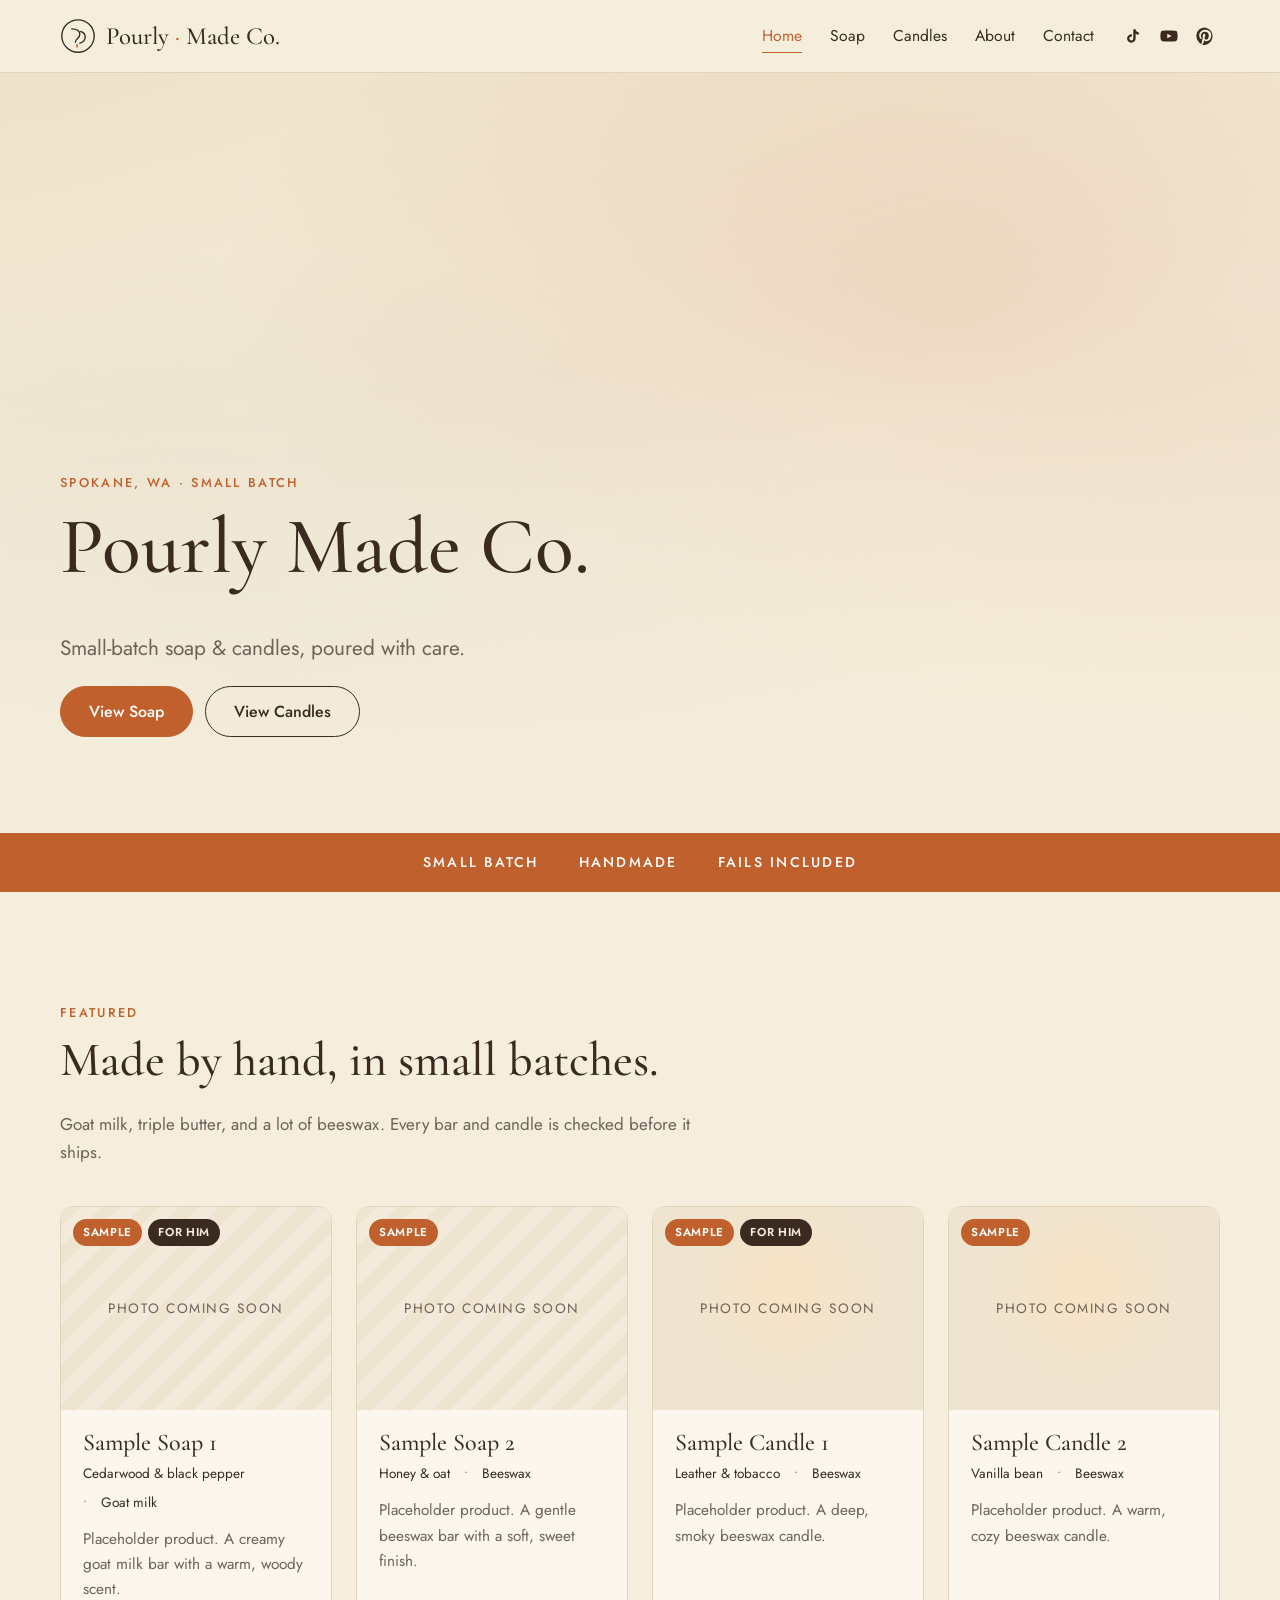
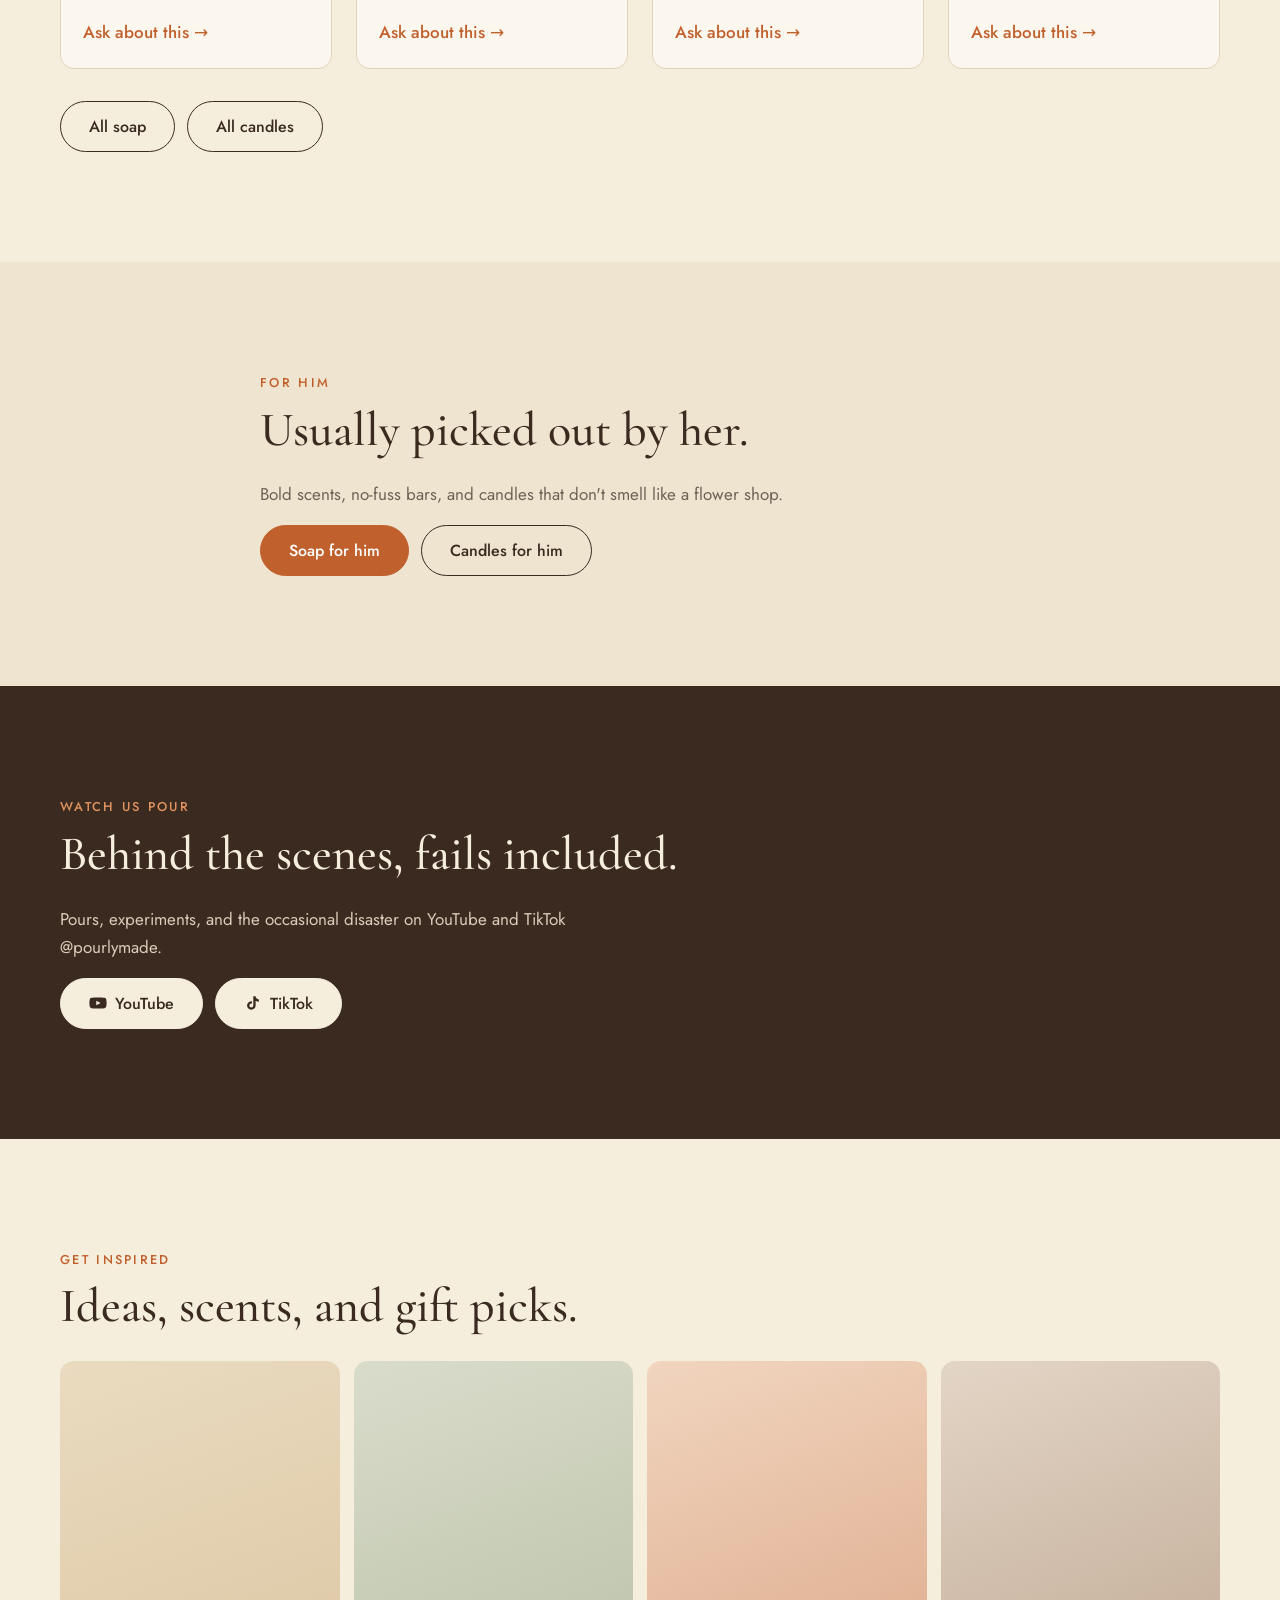
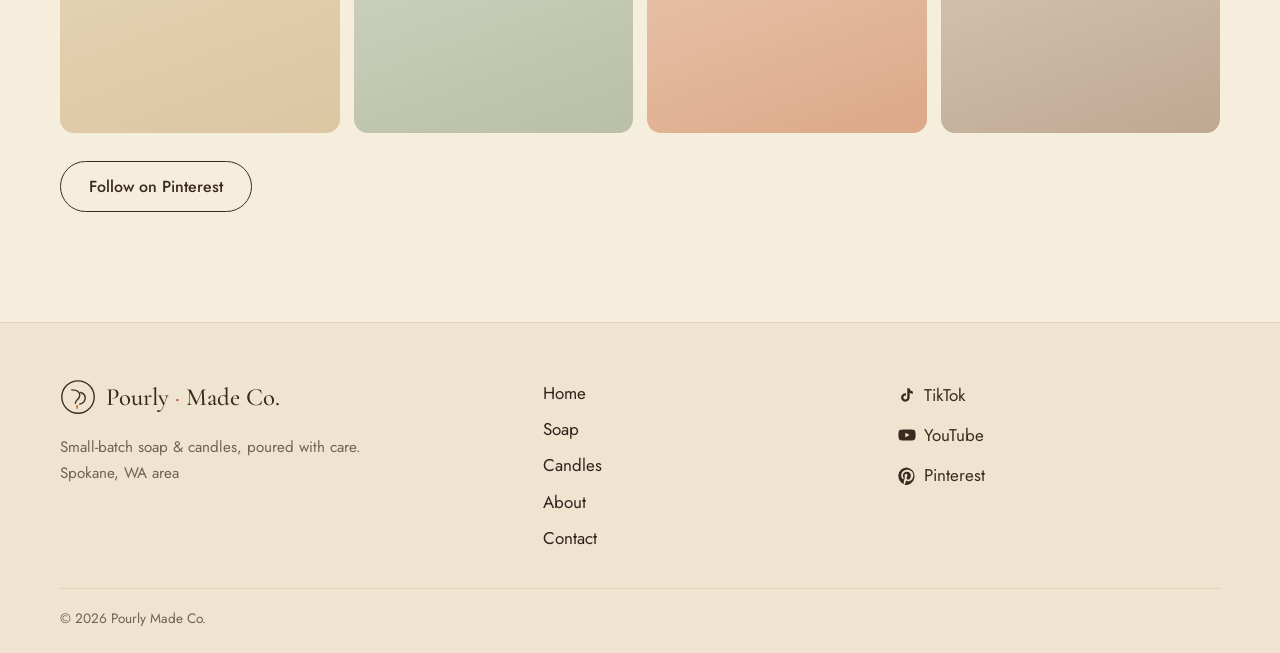
==== index.html @ 8b15afe2 "Initial commit" ====
<!doctype html>
<html lang="en" data-root="">
<head>
<meta charset="utf-8">
<meta name="viewport" content="width=device-width, initial-scale=1">
<title>Pourly Made Co. | Small-batch soap & candles</title>
<meta name="description" content="Small-batch melt-and-pour soap and hand-poured beeswax candles, made by hand in the Spokane, WA area.">
<meta property="og:title" content="Pourly Made Co. | Small-batch soap & candles">
<meta property="og:description" content="Small-batch melt-and-pour soap and hand-poured beeswax candles, made by hand in the Spokane, WA area.">
<meta property="og:type" content="website">
<link rel="icon" href="assets/img/favicon.svg" type="image/svg+xml">
<link rel="preconnect" href="https://fonts.googleapis.com">
<link rel="preconnect" href="https://fonts.gstatic.com" crossorigin>
<link href="https://fonts.googleapis.com/css2?family=Cormorant+Garamond:ital,wght@0,400;0,500;0,600;1,500&family=Jost:wght@400;500;600&display=swap" rel="stylesheet">
<link rel="stylesheet" href="assets/css/style.css">
</head>
<body data-page="home">
<a class="skip" href="#main">Skip to content</a>
<header id="site-header"></header>
<main id="main">

<section class="hero">
  <div class="container">
    <p class="eyebrow">Spokane, WA &middot; Small batch</p>
    <h1>Pourly Made Co.</h1>
    <p class="lead">Small-batch soap &amp; candles, poured with care.</p>
    <div class="btn-row"><a class="btn" href="soap/">View Soap</a><a class="btn btn-ghost" href="candles/">View Candles</a></div>
  </div>
</section>
<div class="strip"><ul><li>Small batch</li><li>Handmade</li><li>Fails included</li></ul></div>

<section class="section">
  <div class="container">
    <div class="section-head">
      <p class="eyebrow">Featured</p>
      <h2>Made by hand, in small batches.</h2>
      <p class="muted">Goat milk, triple butter, and a lot of beeswax. Every bar and candle is checked before it ships.</p>
    </div>
    <div class="grid featured" data-products="featured"></div>
    <div class="btn-row" style="margin-top:32px"><a class="btn btn-ghost" href="soap/">All soap</a><a class="btn btn-ghost" href="candles/">All candles</a></div>
  </div>
</section>

<section class="section for-him">
  <div class="container inner">
    <p class="eyebrow">For him</p>
    <h2>Usually picked out by her.</h2>
    <p class="muted">Bold scents, no-fuss bars, and candles that don't smell like a flower shop.</p>
    <div class="btn-row"><a class="btn" href="soap/?for=him">Soap for him</a><a class="btn btn-ghost" href="candles/?for=him">Candles for him</a></div>
  </div>
</section>

<section class="section dark">
  <div class="container">
    <p class="eyebrow">Watch us pour</p>
    <h2>Behind the scenes, fails included.</h2>
    <p style="max-width:560px">Pours, experiments, and the occasional disaster on YouTube and TikTok @pourlymade.</p>
    <div class="btn-row social-btns">
  <a class="btn btn-light" data-social="youtube" href="#"><svg viewBox="0 0 24 24"><path d="M23 7.2a3 3 0 0 0-2.1-2.1C19 4.6 12 4.6 12 4.6s-7 0-8.9.5A3 3 0 0 0 1 7.2 31 31 0 0 0 .5 12a31 31 0 0 0 .5 4.8 3 3 0 0 0 2.1 2.1c1.9.5 8.9.5 8.9.5s7 0 8.9-.5a3 3 0 0 0 2.1-2.1 31 31 0 0 0 .5-4.8 31 31 0 0 0-.5-4.8zM9.7 15.1V8.9l5.8 3.1-5.8 3.1z"/></svg>YouTube</a>
  <a class="btn btn-light" data-social="tiktok" href="#"><svg viewBox="0 0 24 24"><path d="M16.6 5.8A4.3 4.3 0 0 1 15.5 3h-3.1v12.4a2.6 2.6 0 1 1-2.6-2.6c.3 0 .5 0 .8.1V9.7a5.7 5.7 0 1 0 4.9 5.7V9a7.4 7.4 0 0 0 4.3 1.4V7.3a4.3 4.3 0 0 1-3.2-1.5z"/></svg>TikTok</a>
  
</div>
  </div>
</section>

<section class="section" data-requires-social="pinterest">
  <div class="container">
    <p class="eyebrow">Get inspired</p>
    <h2>Ideas, scents, and gift picks.</h2>
    <div class="tiles"><div></div><div></div><div></div><div></div></div>
    <a class="btn btn-ghost" data-social="pinterest" href="#">Follow on Pinterest</a>
  </div>
</section>
</main>
<footer id="site-footer"></footer>
<script src="assets/js/config.js"></script>
<script src="assets/js/products.js"></script>
<script src="assets/js/site.js"></script>
</body>
</html>
---- assets/css/style.css ----
:root {
  --cream: #f6eedd;
  --linen: #efe4cf;
  --paper: #fbf7ef;
  --ink: #2f241d;
  --espresso: #3a2a20;
  --muted: #6f6258;
  --accent: #c0612d;
  --accent-dark: #a24f22;
  --sage: #7d8a6a;
  --line: #e2d4bb;
  --radius: 14px;
  --serif: "Cormorant Garamond", Georgia, "Times New Roman", serif;
  --sans: "Jost", "Segoe UI", system-ui, -apple-system, sans-serif;
}
*, *::before, *::after { box-sizing: border-box; }
html { scroll-behavior: smooth; }
body { margin: 0; background: var(--cream); color: var(--ink); font: 400 17px/1.65 var(--sans); -webkit-font-smoothing: antialiased; }
img { max-width: 100%; display: block; }
a { color: inherit; }
h1, h2, h3 { font-family: var(--serif); font-weight: 500; line-height: 1.1; margin: 0 0 .5em; color: var(--espresso); }
h1 { font-size: clamp(2.6rem, 7vw, 5rem); }
h2 { font-size: clamp(2rem, 4.5vw, 3rem); }
h3 { font-size: 1.5rem; }
p { margin: 0 0 1em; }
.container { width: min(1160px, 100% - 32px); margin-inline: auto; }
.muted { color: var(--muted); }
.eyebrow { font-size: .8rem; letter-spacing: .18em; text-transform: uppercase; color: var(--accent); font-weight: 500; margin-bottom: .8em; }
.section { padding: clamp(56px, 9vw, 110px) 0; }
.section-head { max-width: 640px; margin-bottom: 40px; }
.skip { position: absolute; left: -999px; }
.skip:focus { left: 16px; top: 16px; background: #fff; padding: 8px 12px; z-index: 99; }

/* buttons */
.btn { display: inline-block; padding: 13px 28px; border-radius: 999px; font: 500 1rem var(--sans); text-decoration: none; border: 1.5px solid var(--accent); background: var(--accent); color: #fff; cursor: pointer; transition: background .2s, color .2s, transform .2s; }
.btn:hover { background: var(--accent-dark); border-color: var(--accent-dark); transform: translateY(-1px); }
.btn-ghost { background: transparent; color: var(--espresso); border-color: var(--espresso); }
.btn-ghost:hover { background: var(--espresso); color: var(--cream); border-color: var(--espresso); }
.btn-light { background: var(--cream); color: var(--espresso); border-color: var(--cream); }
.btn-light:hover { background: #fff; border-color: #fff; color: var(--espresso); }
.btn-row { display: flex; flex-wrap: wrap; gap: 12px; }

/* header */
#site-header { position: sticky; top: 0; z-index: 50; background: rgba(246, 238, 221, .94); backdrop-filter: blur(8px); border-bottom: 1px solid var(--line); }
.header-inner { display: flex; align-items: center; gap: 24px; height: 72px; }
.brand { display: inline-flex; align-items: center; gap: 10px; text-decoration: none; font: 500 1.55rem var(--serif); color: var(--espresso); white-space: nowrap; }
.brand em { color: var(--accent); font-style: normal; }
.logo-mark { width: 36px; height: 36px; color: var(--espresso); flex: none; }
.nav { display: flex; gap: 28px; margin-left: auto; }
.nav a { text-decoration: none; font-size: .98rem; color: var(--espresso); padding: 4px 0; border-bottom: 1.5px solid transparent; }
.nav a:hover, .nav a.active { color: var(--accent); border-color: var(--accent); }
.header-social { display: flex; gap: 6px; }
.icon-link { display: inline-flex; align-items: center; gap: 8px; text-decoration: none; color: var(--espresso); padding: 6px; border-radius: 8px; }
.icon-link svg { width: 18px; height: 18px; fill: currentColor; }
.icon-link:hover { color: var(--accent); }
.menu-btn { display: none; margin-left: auto; background: none; border: 0; width: 44px; height: 44px; cursor: pointer; padding: 10px; }
.menu-btn span { display: block; height: 2px; background: var(--espresso); margin: 5px 0; transition: transform .2s, opacity .2s; }

@media (max-width: 860px) {
  .header-social { display: none; }
  .menu-btn { display: block; }
  .nav { position: absolute; top: 72px; left: 0; right: 0; flex-direction: column; gap: 0; background: var(--cream); border-bottom: 1px solid var(--line); padding: 8px 16px 16px; display: none; }
  .nav a { padding: 12px 0; border-bottom: 1px solid var(--line); }
  .nav a.active { border-color: var(--line); }
  #site-header.open .nav { display: flex; }
  #site-header.open .menu-btn span:nth-child(1) { transform: translateY(7px) rotate(45deg); }
  #site-header.open .menu-btn span:nth-child(2) { opacity: 0; }
  #site-header.open .menu-btn span:nth-child(3) { transform: translateY(-7px) rotate(-45deg); }
}

/* hero */
.hero { position: relative; min-height: min(88vh, 760px); display: flex; align-items: flex-end; overflow: hidden;
  background:
    radial-gradient(ellipse at 75% 30%, rgba(192, 97, 45, .18), transparent 55%),
    radial-gradient(ellipse at 20% 80%, rgba(125, 138, 106, .18), transparent 50%),
    linear-gradient(160deg, #efe2c9 0%, #f6eedd 55%, #eadbc0 100%); }
.hero.has-img { background-size: cover; background-position: center; }
.hero::after { content: ""; position: absolute; inset: 0; background: linear-gradient(to top, rgba(246, 238, 221, .96) 8%, rgba(246, 238, 221, .2) 60%, transparent); }
.hero .container { position: relative; z-index: 1; padding-bottom: clamp(48px, 9vw, 96px); }
.hero p.lead { font-size: clamp(1.1rem, 2vw, 1.3rem); color: var(--muted); max-width: 520px; }
.hero-drops { position: absolute; right: 6%; top: 14%; width: min(38vw, 380px); opacity: .5; z-index: 0; }

.strip { background: var(--accent); color: #fff; padding: 18px 0; }
.strip ul { list-style: none; margin: 0; padding: 0; display: flex; justify-content: center; flex-wrap: wrap; gap: 12px 40px; letter-spacing: .16em; text-transform: uppercase; font-size: .88rem; font-weight: 500; }

/* page header */
.page-hero { padding: clamp(56px, 9vw, 100px) 0 clamp(24px, 4vw, 40px); }
.page-hero p { max-width: 620px; color: var(--muted); font-size: 1.12rem; }

/* filters + grid */
.filters { display: flex; gap: 10px; margin-bottom: 28px; flex-wrap: wrap; }
.filters button { font: 500 .95rem var(--sans); padding: 9px 20px; border-radius: 999px; border: 1.5px solid var(--line); background: var(--paper); color: var(--espresso); cursor: pointer; }
.filters button.active { background: var(--espresso); border-color: var(--espresso); color: var(--cream); }
.grid { display: grid; gap: 24px; grid-template-columns: 1fr; }
@media (min-width: 640px) { .grid { grid-template-columns: repeat(2, 1fr); } }
@media (min-width: 1000px) { .grid { grid-template-columns: repeat(3, 1fr); } }
.grid.featured { grid-template-columns: 1fr; }
@media (min-width: 640px) { .grid.featured { grid-template-columns: repeat(2, 1fr); } }
@media (min-width: 1000px) { .grid.featured { grid-template-columns: repeat(4, 1fr); } }

.card { background: var(--paper); border: 1px solid var(--line); border-radius: var(--radius); overflow: hidden; display: flex; flex-direction: column; transition: transform .25s, box-shadow .25s; }
.card:hover { transform: translateY(-3px); box-shadow: 0 14px 30px -18px rgba(58, 42, 32, .45); }
.card-media { position: relative; aspect-ratio: 4 / 3; background: var(--linen); }
.card-media img { width: 100%; height: 100%; object-fit: cover; }
.ph { width: 100%; height: 100%; display: grid; place-items: center; color: var(--muted); font-size: .85rem; letter-spacing: .12em; text-transform: uppercase; }
.ph-soap { background: repeating-linear-gradient(135deg, #efe4cf 0 14px, #f3eadb 14px 28px); }
.ph-candle { background: radial-gradient(circle at 50% 40%, #f8e3c4 0, #efe4cf 55%); }
.badges { position: absolute; top: 12px; left: 12px; display: flex; gap: 6px; }
.badge { font-size: .72rem; font-weight: 600; letter-spacing: .06em; text-transform: uppercase; padding: 4px 10px; border-radius: 999px; }
.badge-sample { background: var(--accent); color: #fff; }
.badge-him { background: var(--espresso); color: var(--cream); }
.card-body { padding: 20px 22px 22px; display: flex; flex-direction: column; flex: 1; }
.card-body h3 { margin-bottom: .25em; }
.card-body p { color: var(--muted); font-size: .96rem; }
.meta { display: flex; flex-wrap: wrap; gap: 6px 14px; font-size: .85rem !important; color: var(--espresso) !important; }
.meta span + span::before { content: "•"; margin-right: 14px; color: var(--accent); }
.ask { margin-top: auto; color: var(--accent); font-weight: 500; text-decoration: none; }
.ask:hover { text-decoration: underline; }
.empty { color: var(--muted); }

/* split / story */
.split { display: grid; gap: clamp(32px, 6vw, 72px); align-items: center; }
@media (min-width: 900px) { .split { grid-template-columns: 1fr 1fr; } }
.art { aspect-ratio: 4 / 5; border-radius: var(--radius); background: linear-gradient(160deg, #e7d6b8, #d9c19b); position: relative; overflow: hidden; }
.art::after { content: "Photo coming soon"; position: absolute; inset: auto 0 18px; text-align: center; font-size: .8rem; letter-spacing: .14em; text-transform: uppercase; color: rgba(58, 42, 32, .55); }
.art.wide { aspect-ratio: 16 / 7; }

.steps { list-style: none; padding: 0; margin: 0; display: grid; gap: 20px; counter-reset: step; }
@media (min-width: 760px) { .steps { grid-template-columns: repeat(4, 1fr); } }
.steps li { background: var(--paper); border: 1px solid var(--line); border-radius: var(--radius); padding: 24px; counter-increment: step; }
.steps li::before { content: "0" counter(step); display: block; font: 500 2.2rem var(--serif); color: var(--accent); margin-bottom: 6px; }
.steps h3 { font-size: 1.3rem; }
.steps p { color: var(--muted); font-size: .95rem; margin: 0; }

.values { display: grid; gap: 20px; }
@media (min-width: 760px) { .values { grid-template-columns: repeat(3, 1fr); } }
.value { padding: 28px; border-top: 2px solid var(--accent); background: var(--paper); border-radius: 0 0 var(--radius) var(--radius); }
.value h3 { margin: 0; }

.for-him { background: var(--linen); }
.for-him .inner { max-width: 760px; }

/* dark cta */
.dark { background: var(--espresso); color: var(--cream); }
.dark h2, .dark h3 { color: var(--cream); }
.dark p { color: #d9ccb8; }
.dark .eyebrow { color: #e0925f; }
.signoff { font: italic 500 1.6rem var(--serif); color: var(--cream) !important; margin-top: 18px; }
.social-btns .btn svg { width: 18px; height: 18px; fill: currentColor; vertical-align: -3px; margin-right: 8px; }

/* pinterest inspiration tiles */
.tiles { display: grid; gap: 14px; grid-template-columns: repeat(2, 1fr); margin: 28px 0; }
@media (min-width: 760px) { .tiles { grid-template-columns: repeat(4, 1fr); } }
.tiles div { aspect-ratio: 3 / 4; border-radius: var(--radius); background: linear-gradient(160deg, #eadbc0, #dcc6a2); }
.tiles div:nth-child(2) { background: linear-gradient(160deg, #d9dccb, #b9c0a6); }
.tiles div:nth-child(3) { background: linear-gradient(160deg, #f1d5bf, #dca888); }
.tiles div:nth-child(4) { background: linear-gradient(160deg, #e3d5c6, #bfa892); }

/* contact */
.contact-wrap { display: grid; gap: 40px; }
@media (min-width: 900px) { .contact-wrap { grid-template-columns: 1fr 1.3fr; } .contact-intro { position: sticky; top: 110px; align-self: start; } }
.form { background: var(--paper); border: 1px solid var(--line); border-radius: var(--radius); padding: clamp(22px, 4vw, 36px); display: grid; gap: 18px; }
.form label { display: grid; gap: 6px; font-weight: 500; font-size: .95rem; color: var(--espresso); }
.form input, .form textarea { font: 400 1rem var(--sans); padding: 13px 14px; border: 1.5px solid var(--line); border-radius: 10px; background: #fff; color: var(--ink); width: 100%; }
.form input:focus, .form textarea:focus { outline: none; border-color: var(--accent); box-shadow: 0 0 0 3px rgba(192, 97, 45, .15); }
.form textarea { min-height: 170px; resize: vertical; }
.hp { position: absolute; left: -9999px; }
.form-status { min-height: 1.4em; font-size: .95rem; margin: 0; }
.form-status.ok { color: #3d6b3a; }
.form-status.error { color: #a4321f; }
.btn:disabled { opacity: .6; cursor: default; transform: none; }

/* footer */
#site-footer { background: var(--linen); border-top: 1px solid var(--line); padding: 56px 0 24px; }
.footer-inner { display: grid; gap: 32px; }
@media (min-width: 800px) { .footer-inner { grid-template-columns: 1.4fr 1fr 1fr; } }
.footer-inner p { margin-top: 12px; font-size: .95rem; }
.footer-nav, .footer-social { display: flex; flex-direction: column; gap: 8px; }
.footer-nav a { text-decoration: none; }
.footer-nav a:hover { color: var(--accent); }
.icon-link.labeled { padding: 2px 0; }
.copyright { margin-top: 36px; padding-top: 18px; border-top: 1px solid var(--line); font-size: .85rem; color: var(--muted); }

.notfound { min-height: 60vh; display: grid; place-items: center; text-align: center; }
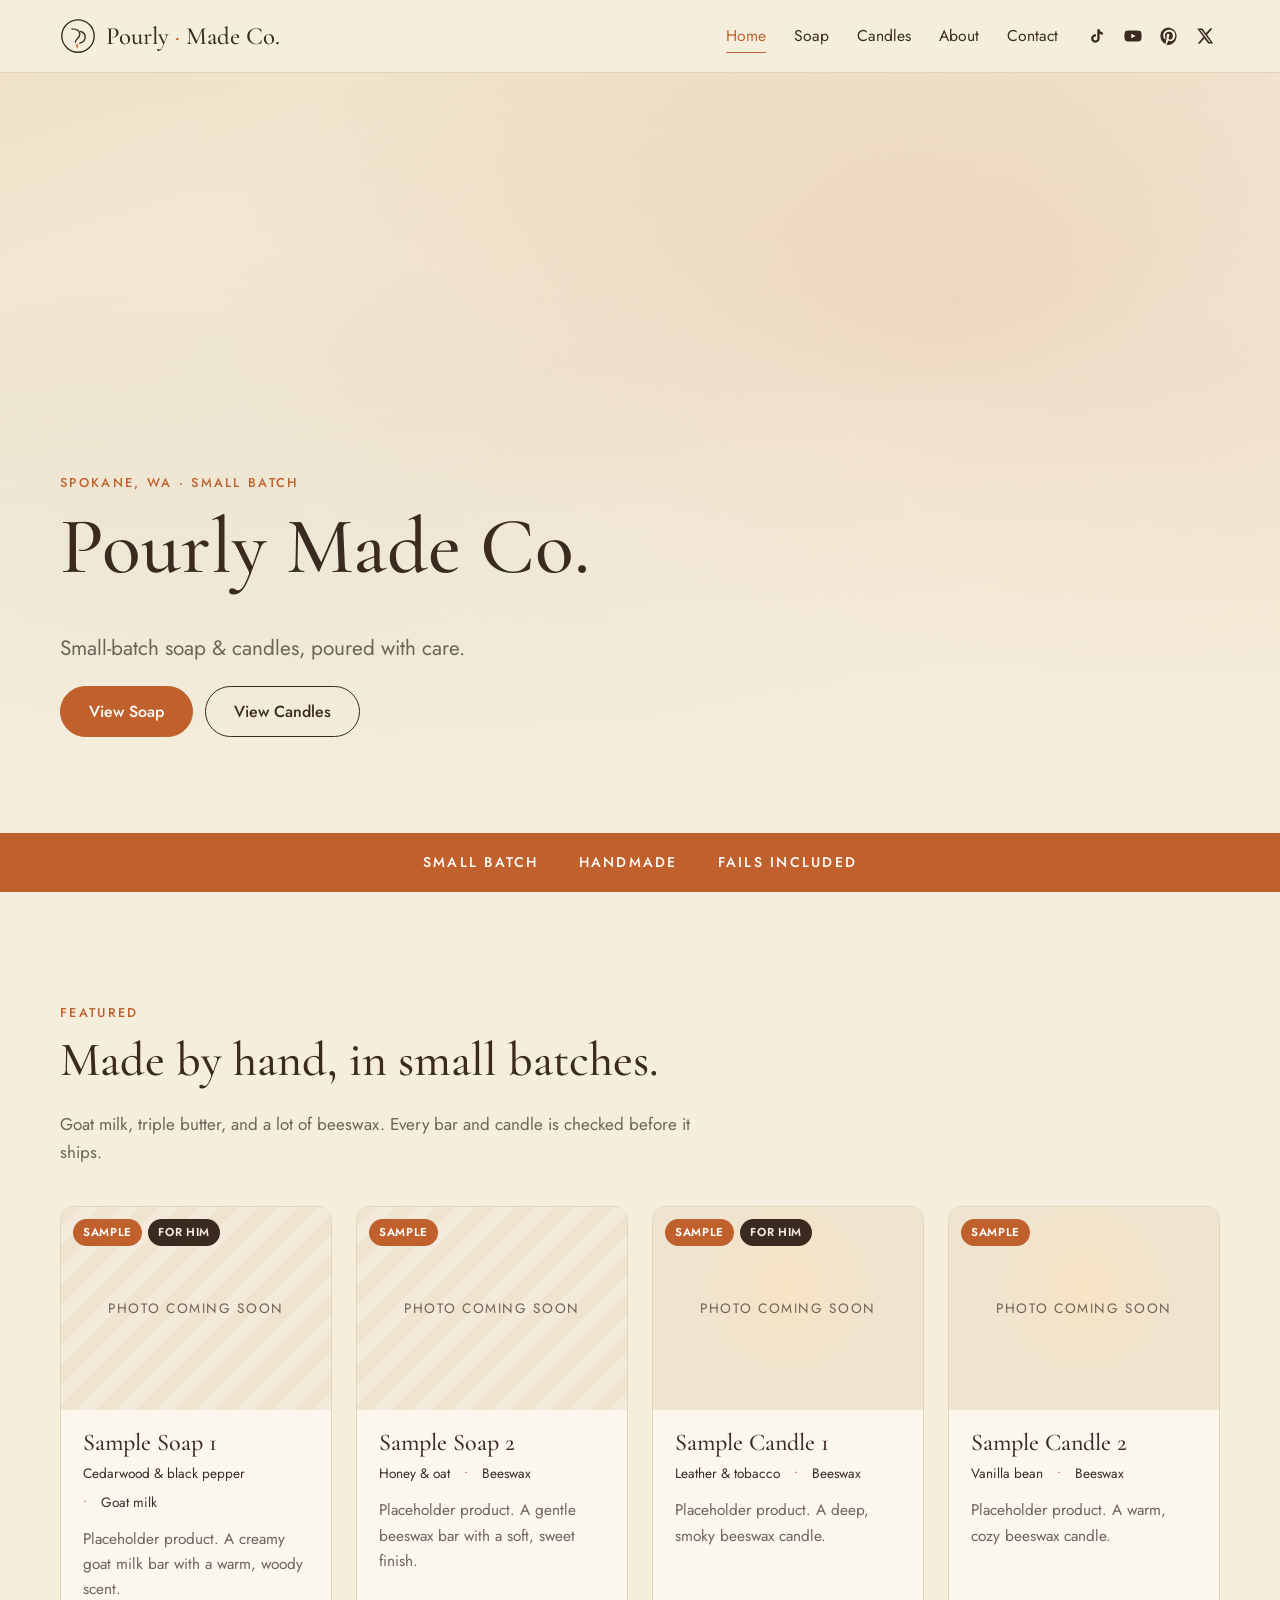
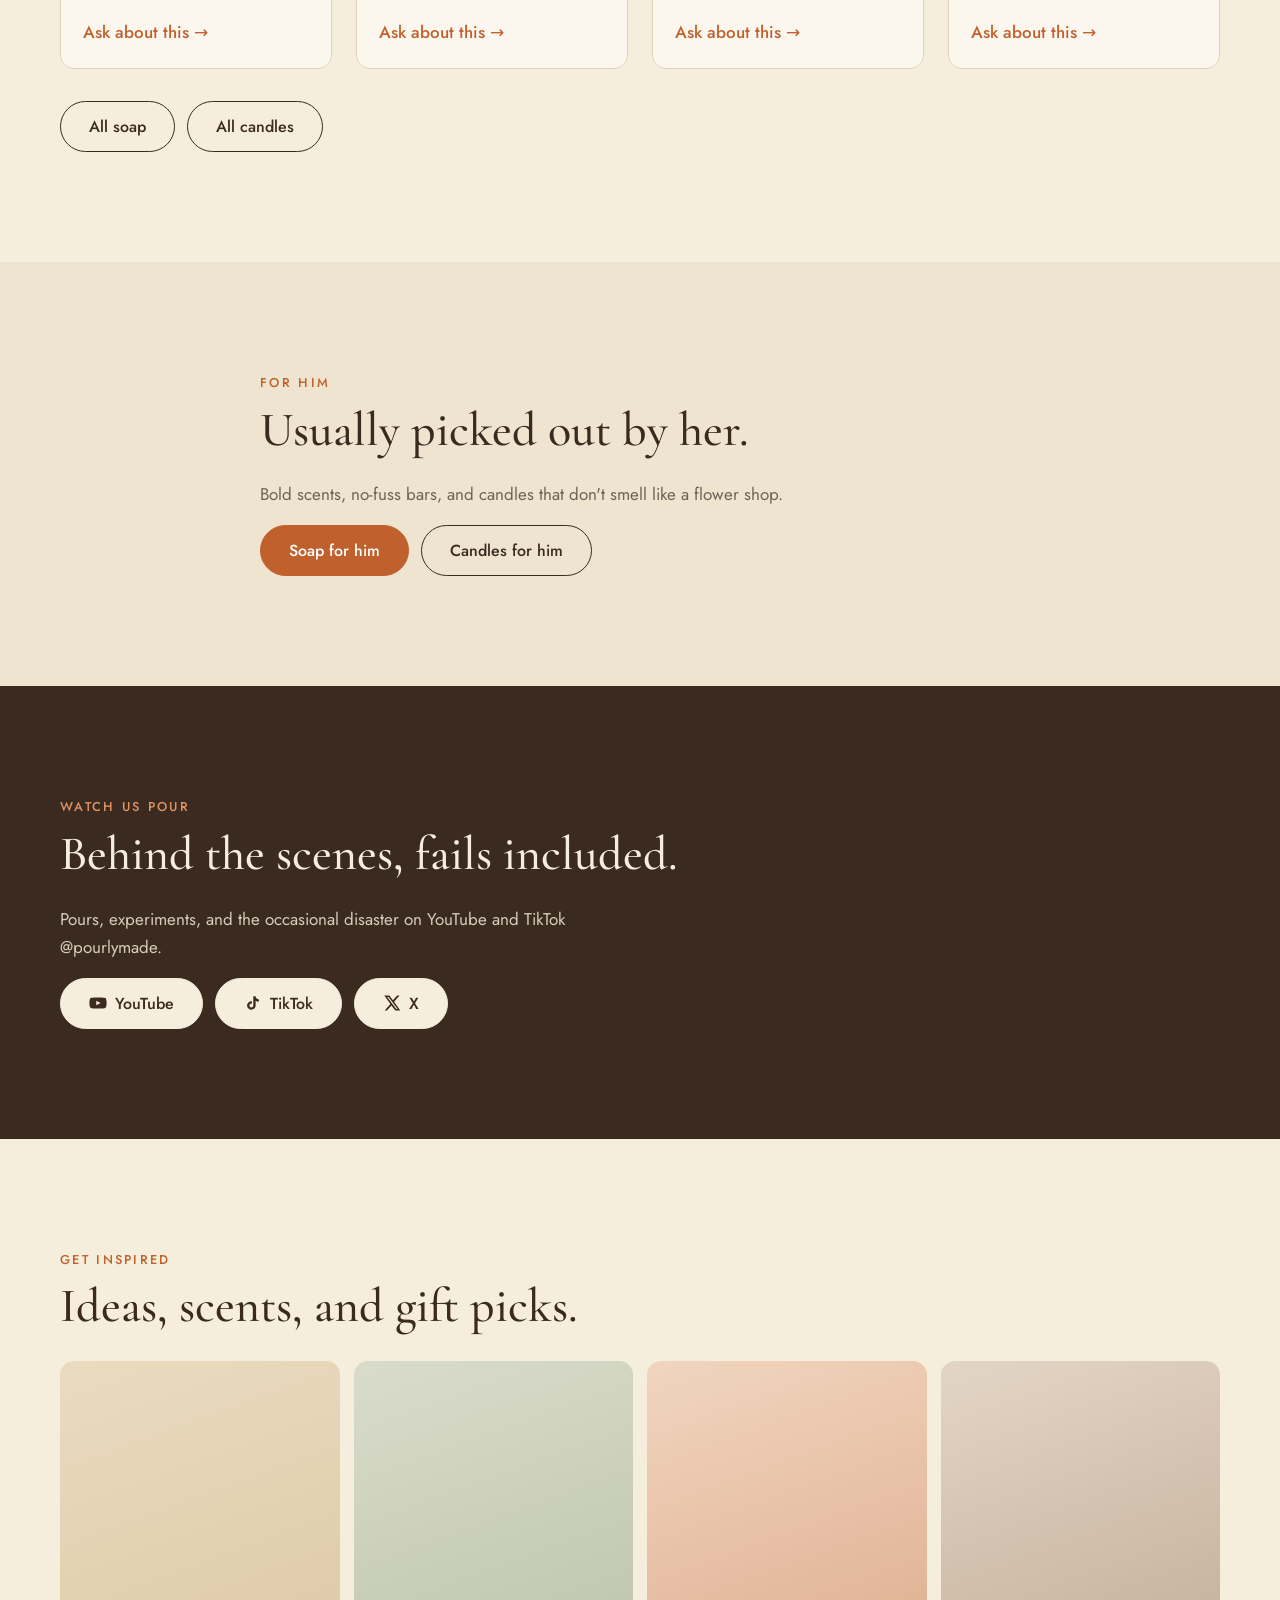
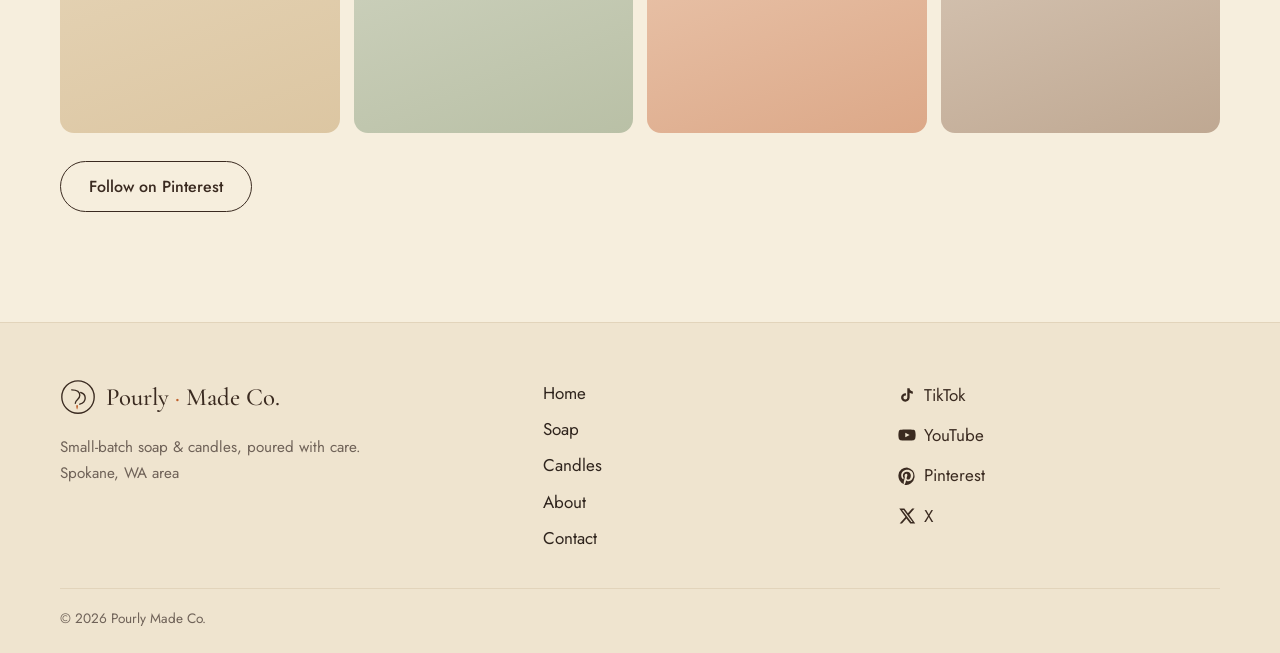
==== commit e84a343e: "Add X (@pourly_made) social link" ====
--- a/index.html
+++ b/index.html
@@ -58,6 +58,7 @@
     <div class="btn-row social-btns">
   <a class="btn btn-light" data-social="youtube" href="#"><svg viewBox="0 0 24 24"><path d="M23 7.2a3 3 0 0 0-2.1-2.1C19 4.6 12 4.6 12 4.6s-7 0-8.9.5A3 3 0 0 0 1 7.2 31 31 0 0 0 .5 12a31 31 0 0 0 .5 4.8 3 3 0 0 0 2.1 2.1c1.9.5 8.9.5 8.9.5s7 0 8.9-.5a3 3 0 0 0 2.1-2.1 31 31 0 0 0 .5-4.8 31 31 0 0 0-.5-4.8zM9.7 15.1V8.9l5.8 3.1-5.8 3.1z"/></svg>YouTube</a>
   <a class="btn btn-light" data-social="tiktok" href="#"><svg viewBox="0 0 24 24"><path d="M16.6 5.8A4.3 4.3 0 0 1 15.5 3h-3.1v12.4a2.6 2.6 0 1 1-2.6-2.6c.3 0 .5 0 .8.1V9.7a5.7 5.7 0 1 0 4.9 5.7V9a7.4 7.4 0 0 0 4.3 1.4V7.3a4.3 4.3 0 0 1-3.2-1.5z"/></svg>TikTok</a>
+  <a class="btn btn-light" data-social="x" href="#"><svg viewBox="0 0 24 24"><path d="M18.9 2H22l-7.2 8.2L23 22h-6.6l-5.2-6.8L5.3 22H2.2l7.7-8.8L1.7 2h6.8l4.7 6.2L18.9 2zm-1.2 18h1.8L7.4 3.9H5.5L17.7 20z"/></svg>X</a>
   
 </div>
   </div>
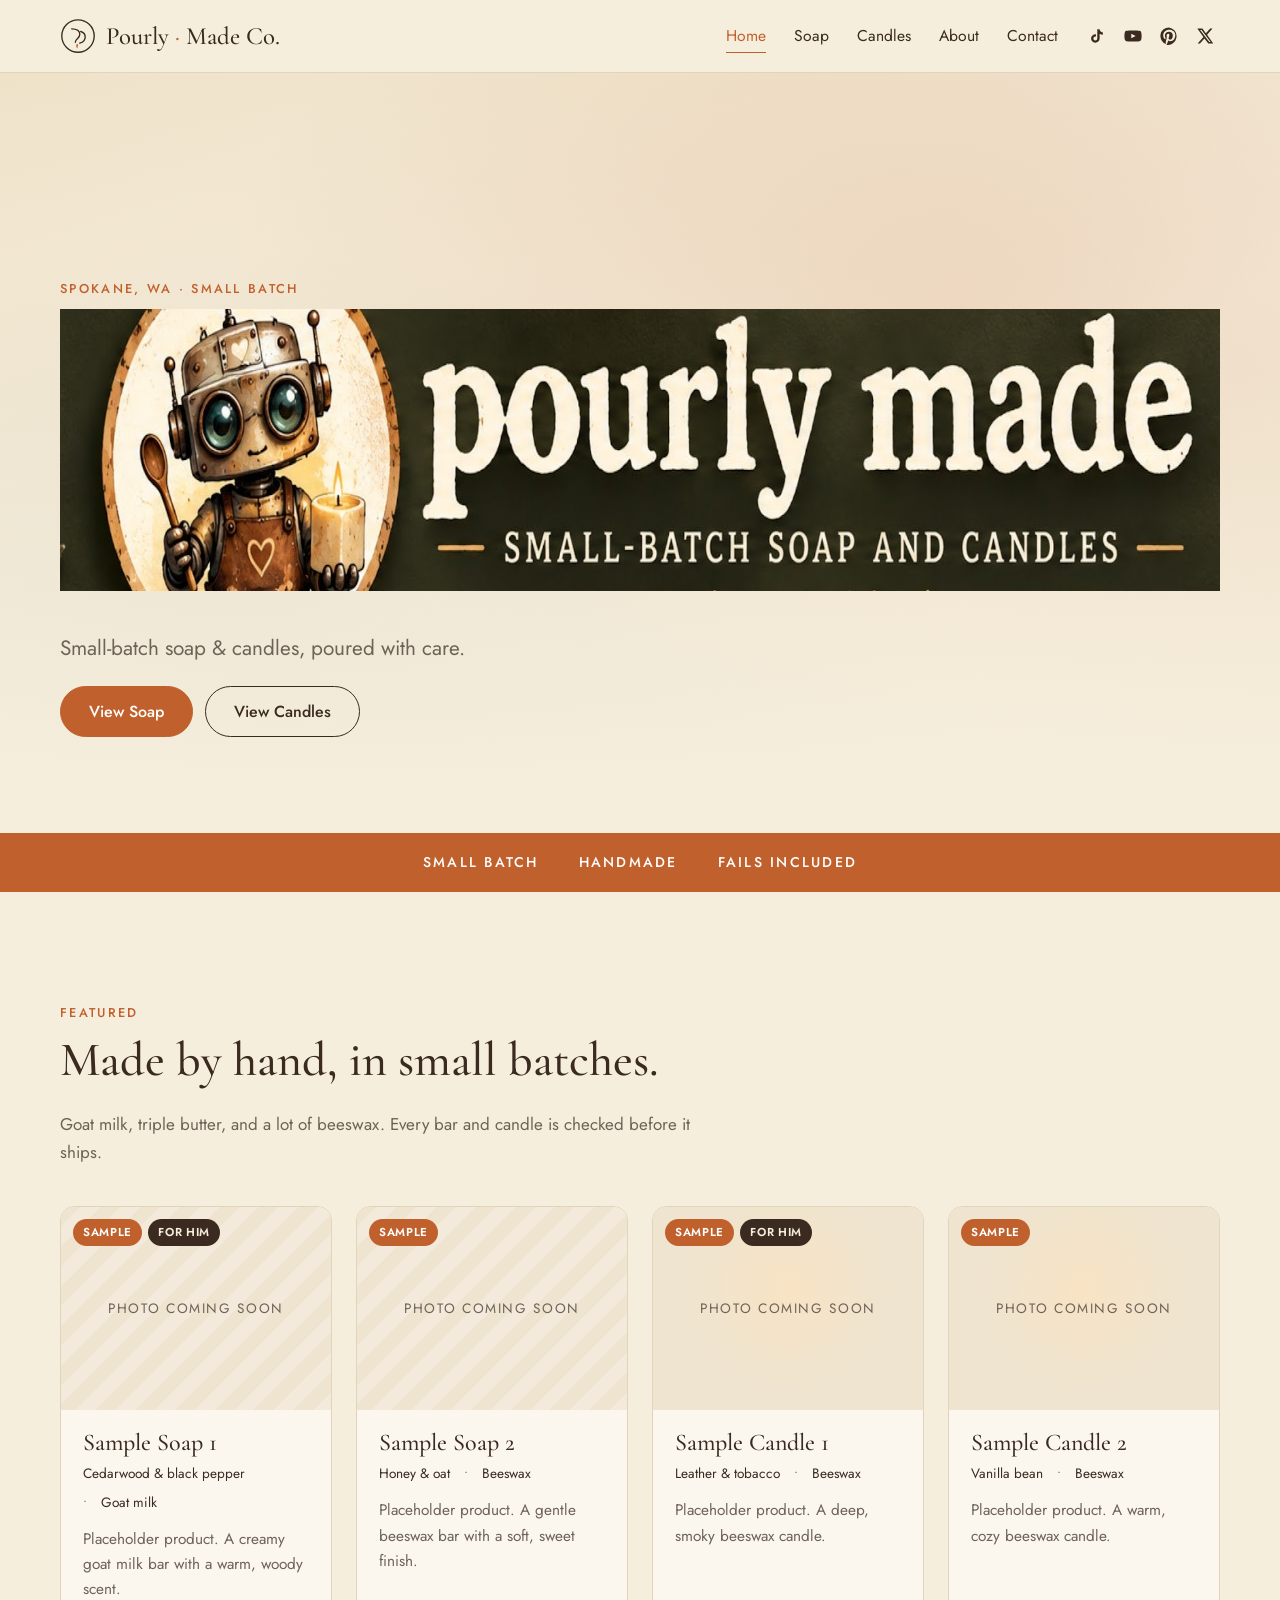
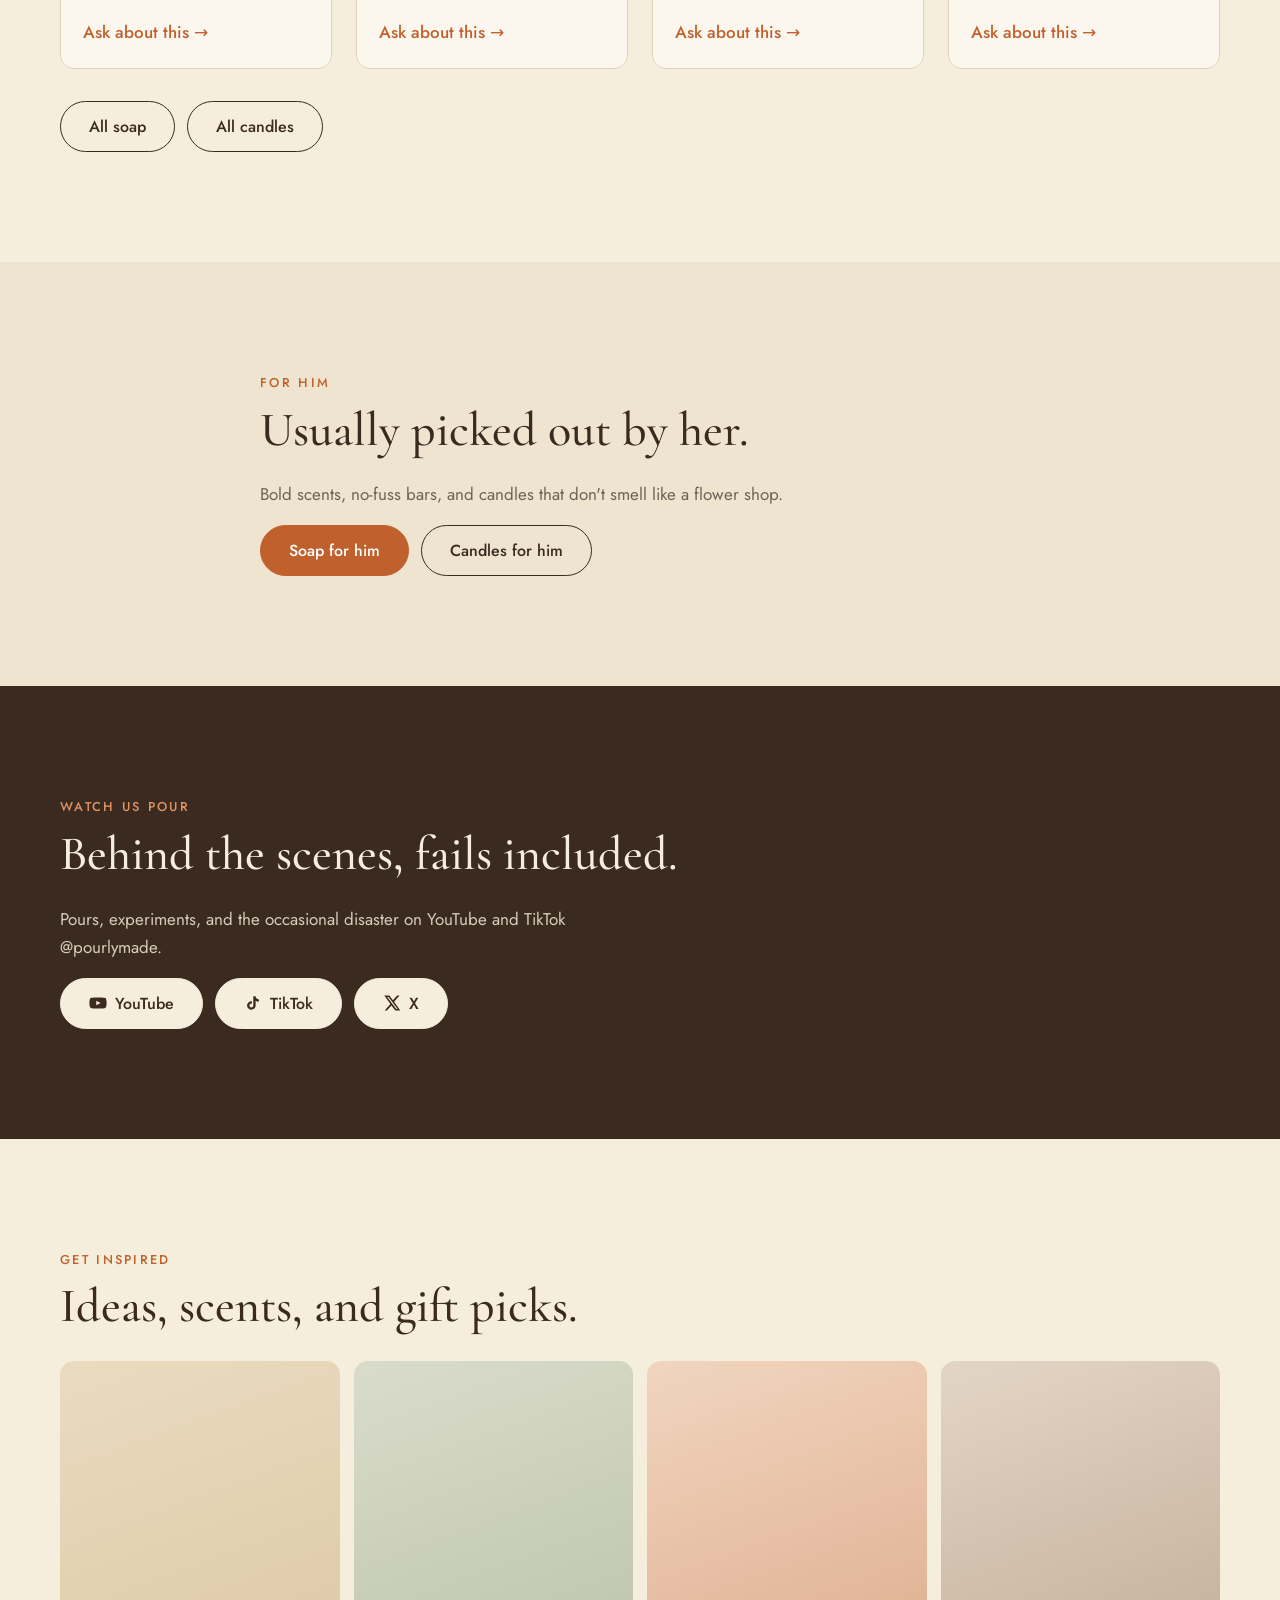
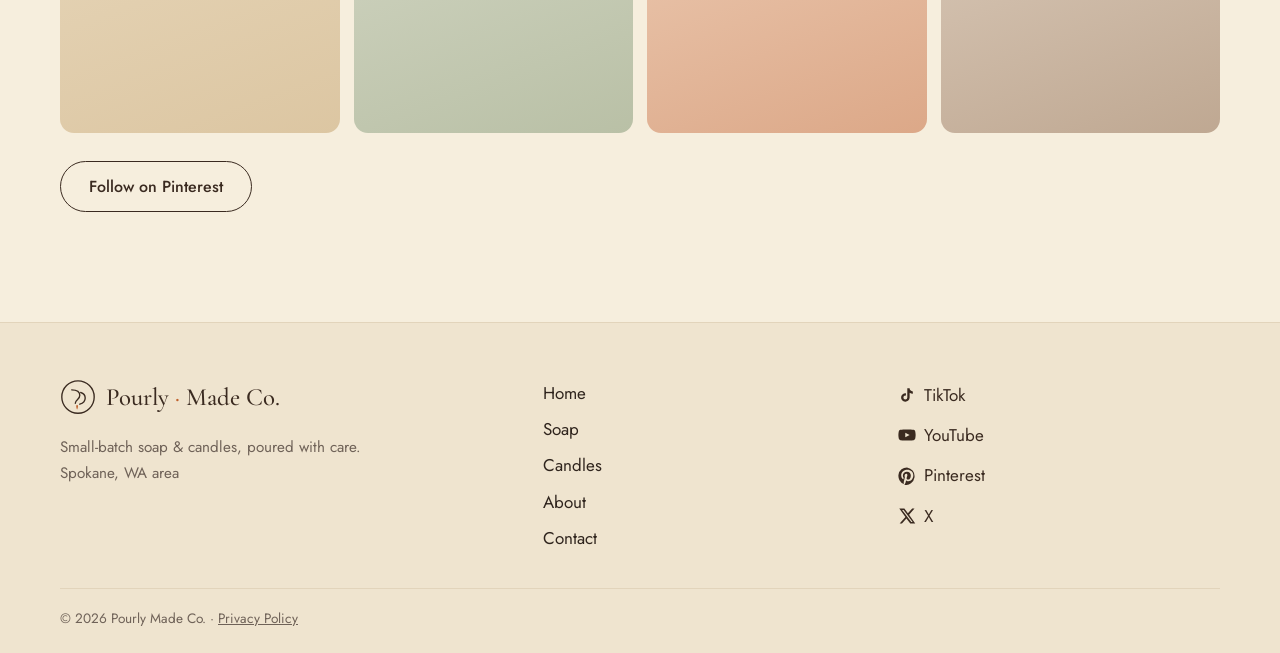
==== commit c2ea1849: "Add files via upload" ====
--- a/index.html
+++ b/index.html
@@ -19,10 +19,10 @@
 <header id="site-header"></header>
 <main id="main">
 
-<section class="hero">
+<section class="hero hero-banner">
   <div class="container">
     <p class="eyebrow">Spokane, WA &middot; Small batch</p>
-    <h1>Pourly Made Co.</h1>
+    <h1 class="banner"><img src="assets/img/banner.jpg" width="1707" height="282" alt="Pourly Made Co. — small-batch soap and candles" fetchpriority="high"></h1>
     <p class="lead">Small-batch soap &amp; candles, poured with care.</p>
     <div class="btn-row"><a class="btn" href="soap/">View Soap</a><a class="btn btn-ghost" href="candles/">View Candles</a></div>
   </div>
--- a/assets/css/style.css
+++ b/assets/css/style.css
@@ -182,3 +182,12 @@
 .copyright { margin-top: 36px; padding-top: 18px; border-top: 1px solid var(--line); font-size: .85rem; color: var(--muted); }
 
 .notfound { min-height: 60vh; display: grid; place-items: center; text-align: center; }
+
+/* ---------- legal pages ---------- */
+.legal .container > * { max-width: 760px; }
+.legal h2 { font-size: clamp(1.6rem, 3vw, 2.1rem); margin-top: 1.6em; }
+.legal h3 { font-size: 1.25rem; margin-top: 1.2em; }
+.legal a { color: var(--accent); }
+.legal ul { padding-left: 1.2em; margin: 0 0 1em; }
+.legal li { margin-bottom: .4em; }
+.copyright a { color: inherit; }
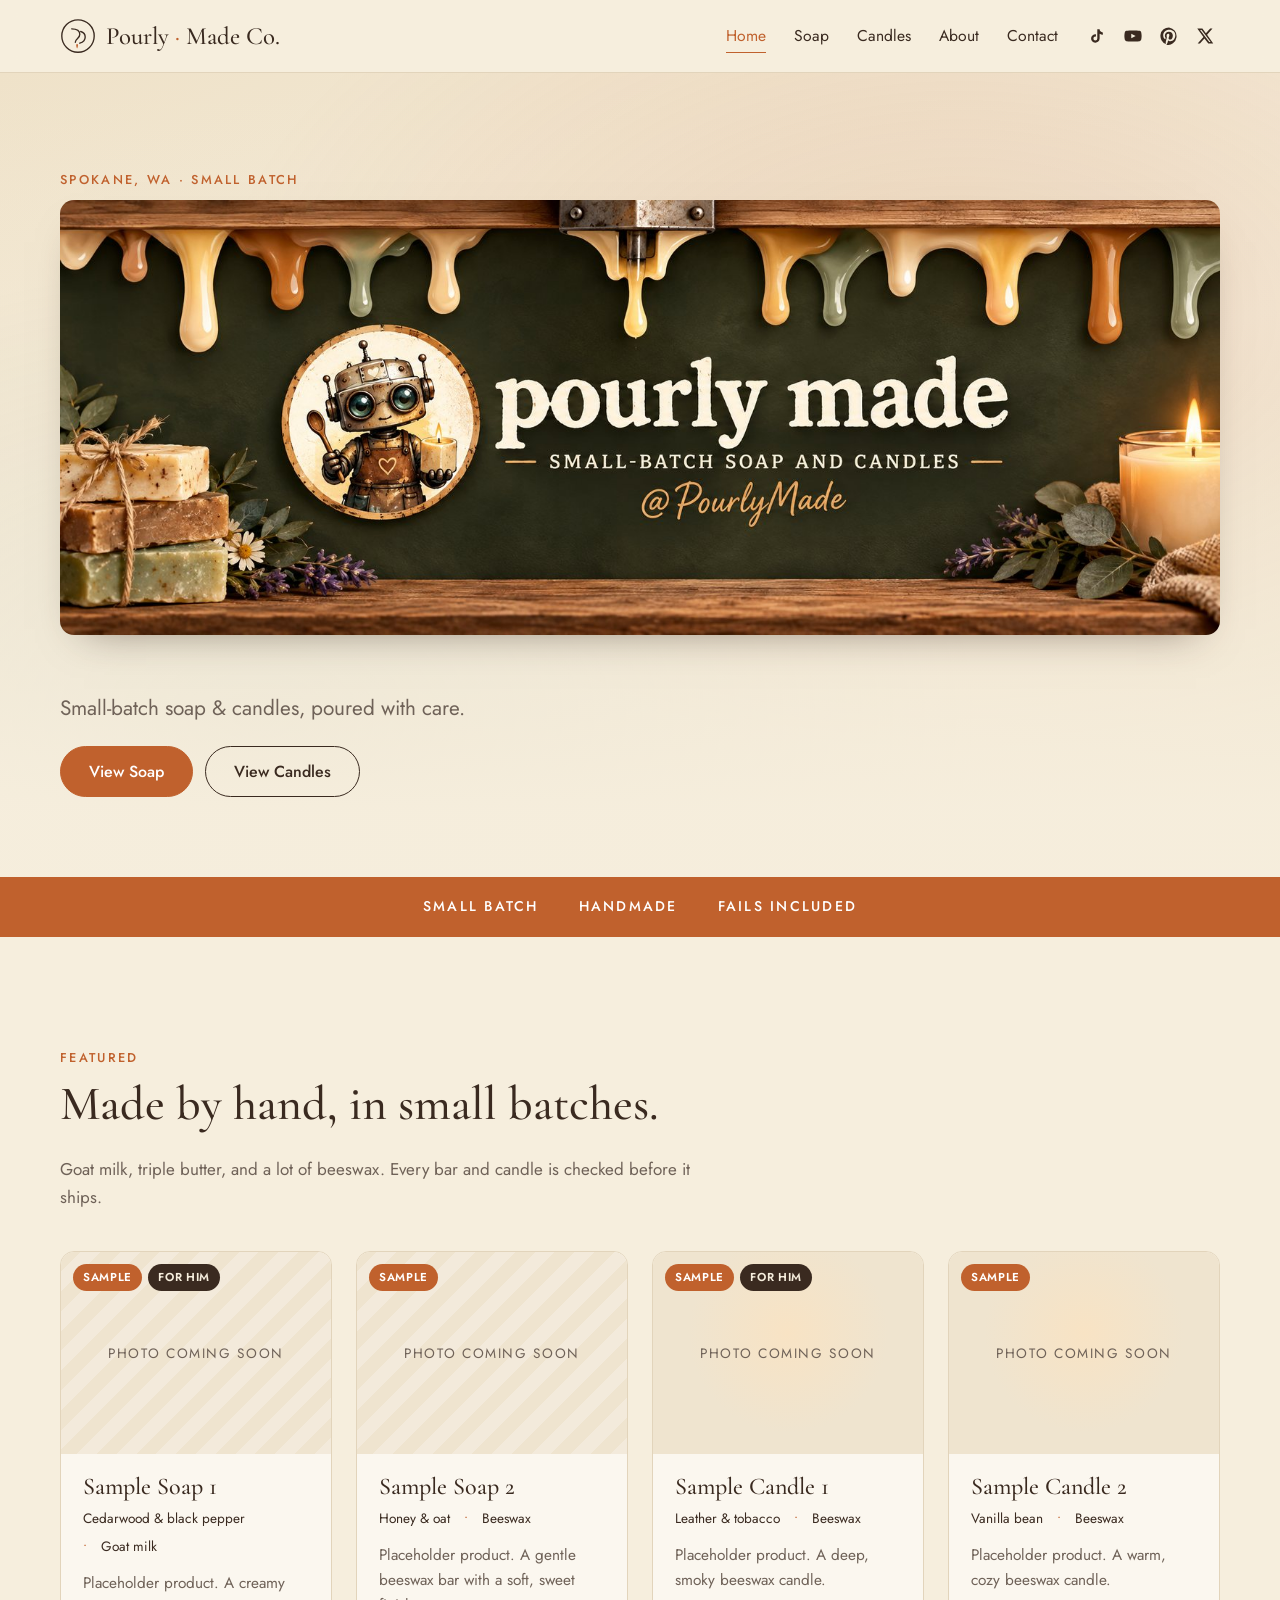
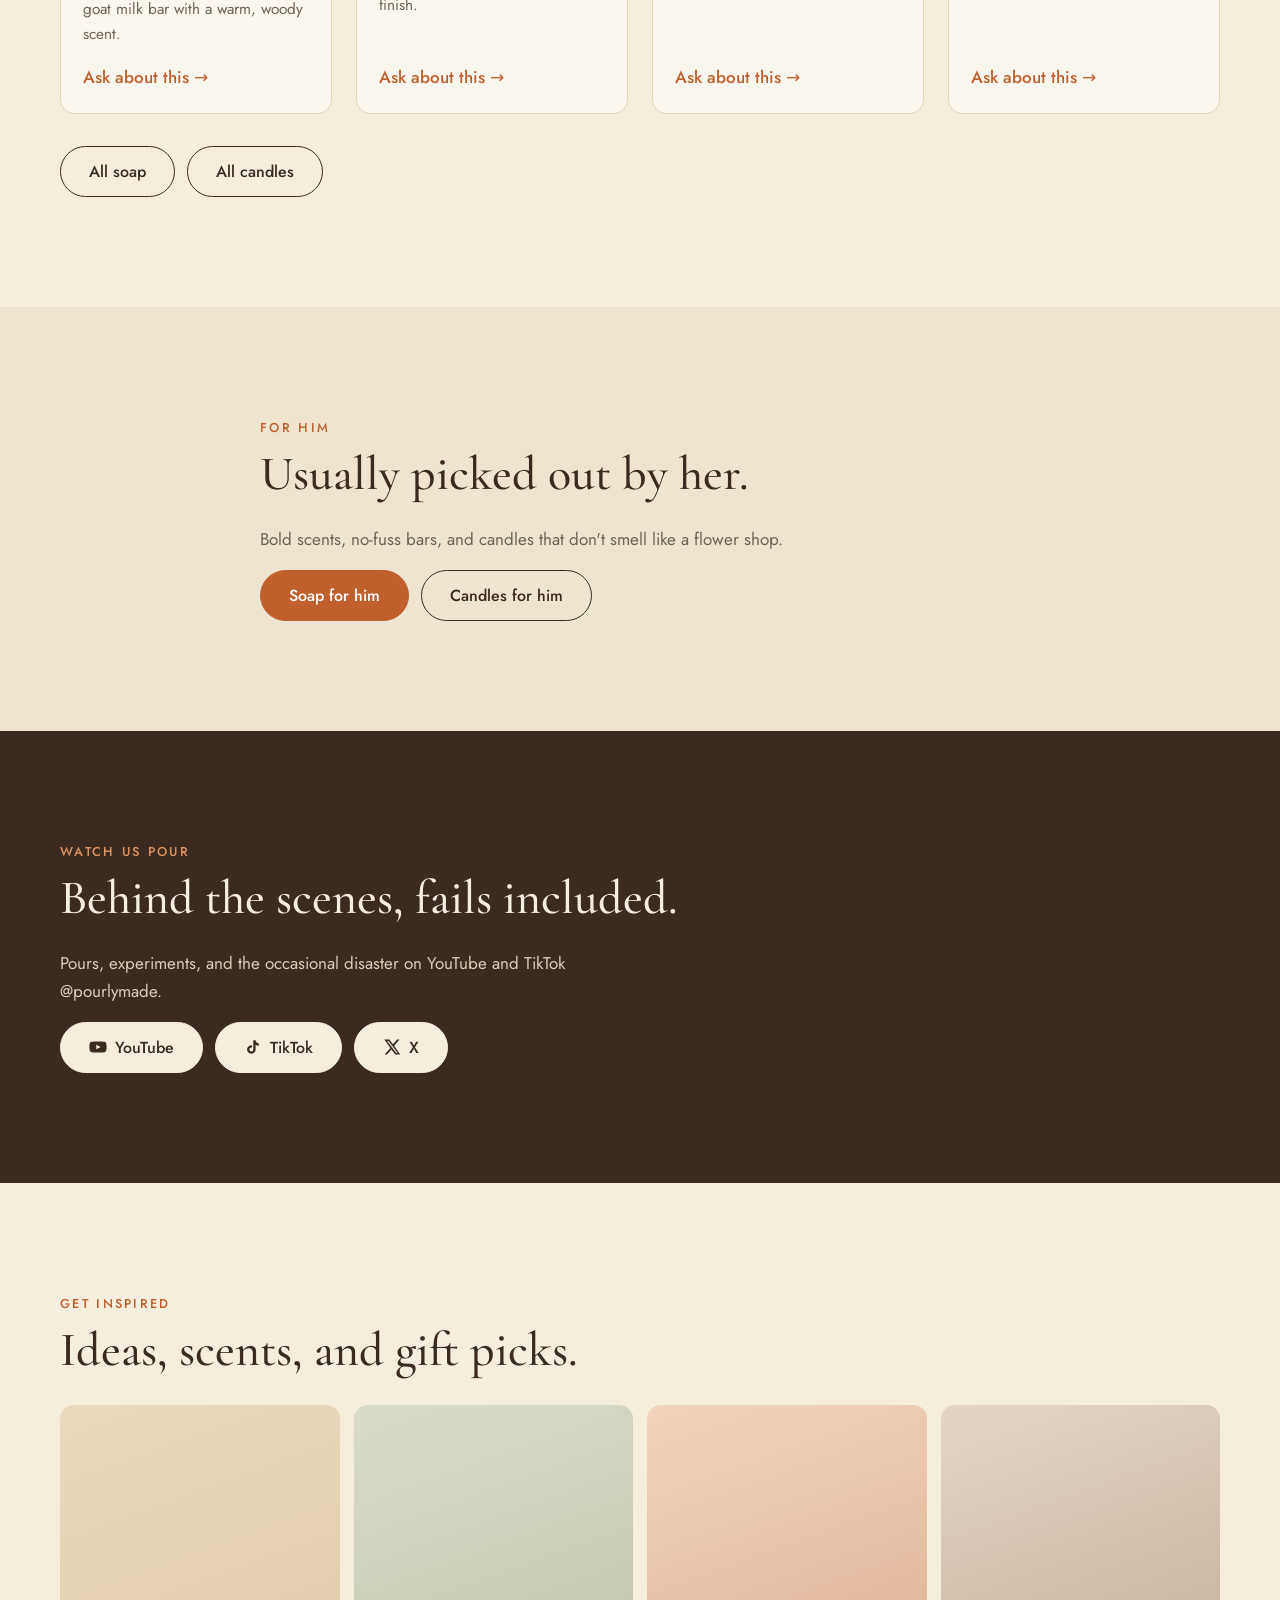
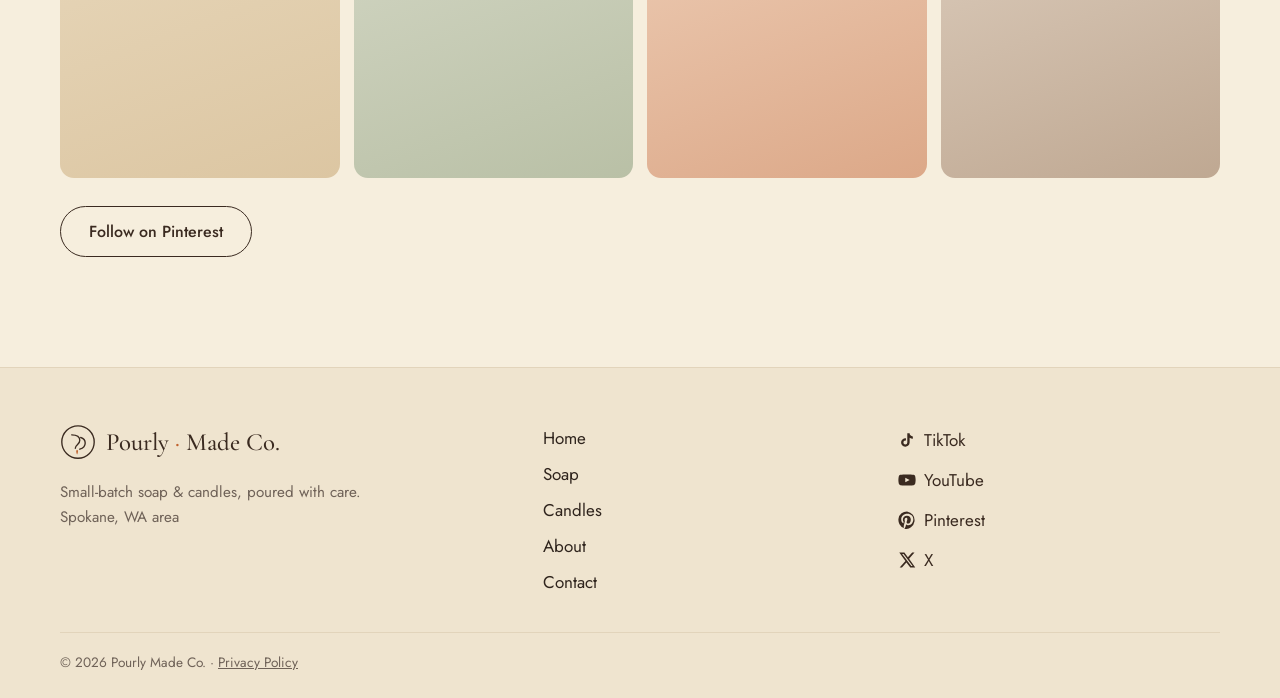
==== commit 3c1d86f0: "Add files via upload" ====
--- a/index.html
+++ b/index.html
@@ -22,7 +22,7 @@
 <section class="hero hero-banner">
   <div class="container">
     <p class="eyebrow">Spokane, WA &middot; Small batch</p>
-    <h1 class="banner"><img src="assets/img/banner.jpg" width="1707" height="282" alt="Pourly Made Co. — small-batch soap and candles" fetchpriority="high"></h1>
+    <h1 class="banner"><img src="assets/img/banner.jpg" width="1600" height="600" alt="Pourly Made Co. — small-batch soap and candles" fetchpriority="high"></h1>
     <p class="lead">Small-batch soap &amp; candles, poured with care.</p>
     <div class="btn-row"><a class="btn" href="soap/">View Soap</a><a class="btn btn-ghost" href="candles/">View Candles</a></div>
   </div>
--- a/assets/css/style.css
+++ b/assets/css/style.css
@@ -191,3 +191,10 @@
 .legal ul { padding-left: 1.2em; margin: 0 0 1em; }
 .legal li { margin-bottom: .4em; }
 .copyright a { color: inherit; }
+
+/* ---------- brand images ---------- */
+.hero-banner { min-height: 0; padding-top: clamp(40px, 8vw, 96px); }
+.hero-banner .container { padding-bottom: clamp(40px, 7vw, 80px); }
+.banner { margin: 0 0 .7em; line-height: 0; }
+.banner img { width: 100%; height: auto; border-radius: var(--radius); box-shadow: 0 18px 40px -24px rgba(58, 42, 32, .55); }
+.portrait { width: 100%; aspect-ratio: 4 / 5; object-fit: cover; object-position: center 30%; border-radius: var(--radius); background: var(--linen); }
